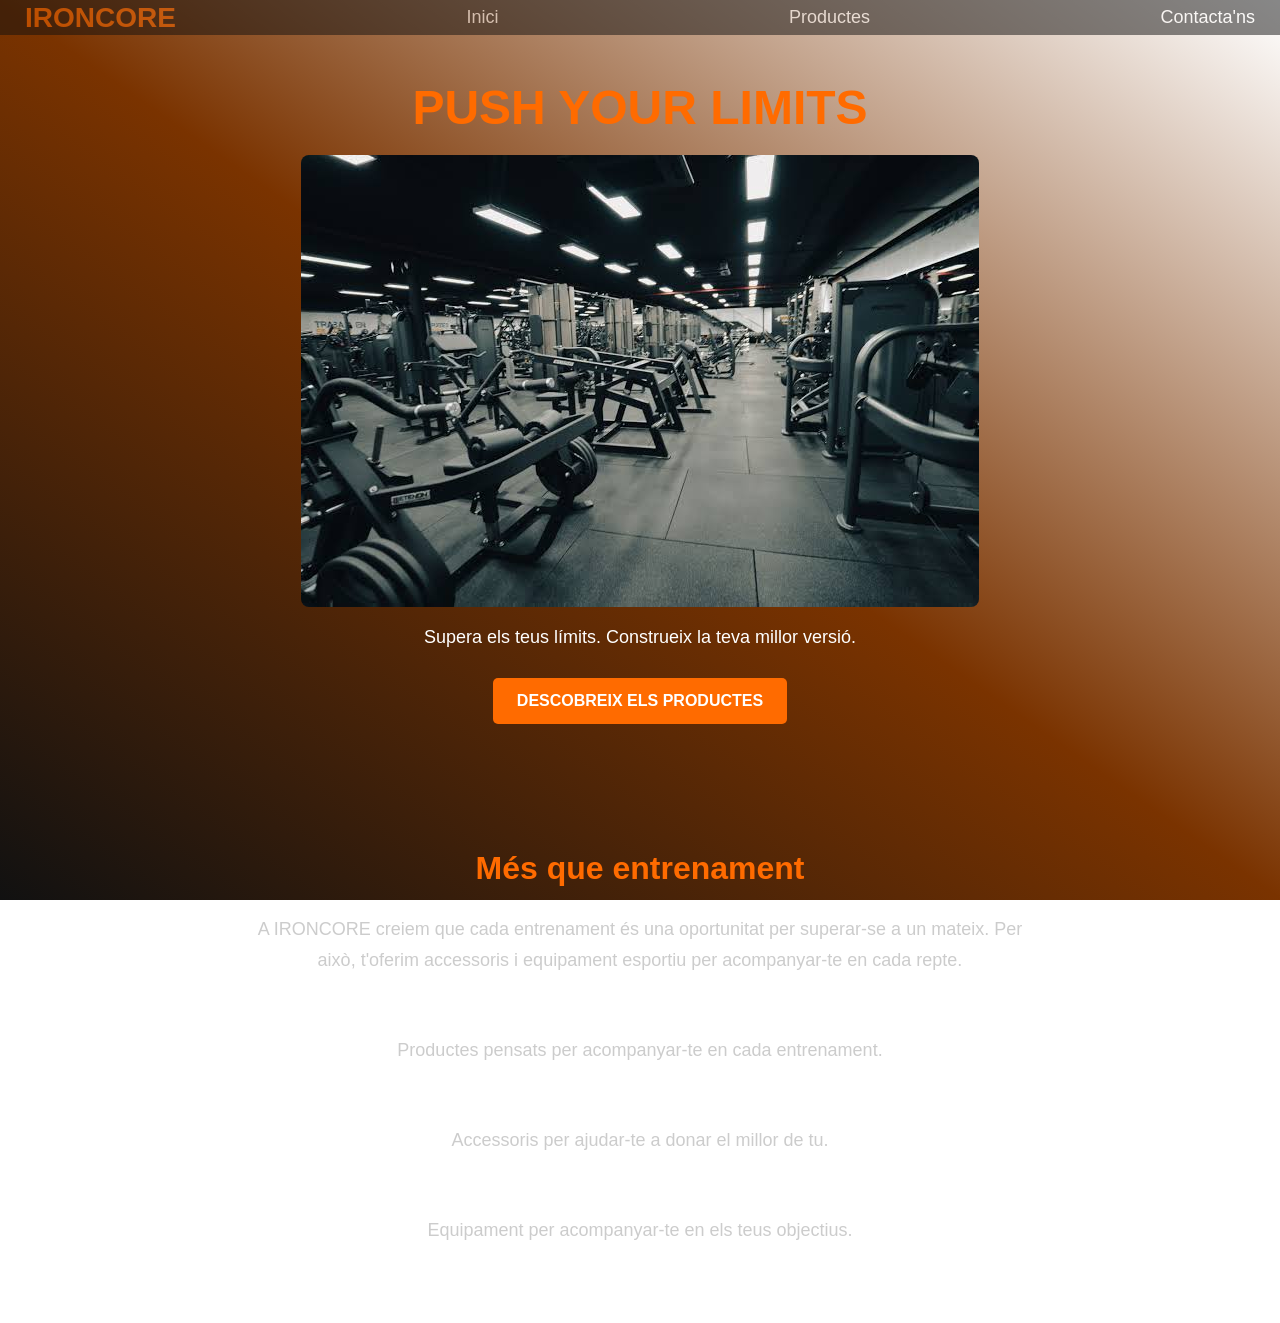
==== index.html @ 04de4a6f "valors" ====
<!DOCTYPE html>
<html lang="ca">
<head>
    <link rel="stylesheet" href = "global.css">
    <meta charset="UTF-8">
    <meta name="viewport" content="width=device-width, initial-scale=1, maximum-scale=1, user-scalable=no">

    <title>IRONCORE| Inici</title>
</head>
<body>
<nav class="capçalera"> 
    <h1 class="logo">IRONCORE</h1>
    <a href="index.html"> Inici</a>
    <a href="productes.html">Productes</a> 
    <a href="contacte.html">Contacta'ns</a> 

</nav>
<main>
        <section class="principal">
            <div class="contingut-principal">
                <h2> PUSH YOUR LIMITS</h2>
                <img src="imatges/gimnasio.jpeg" alt="Gimnàs">
                <p>
                    Supera els teus límits.
                    Construeix la teva millor versió.
                </p>

                <a href="productes.html" class="boto">
                    DESCOBREIX ELS PRODUCTES
                </a>
            </div>
        </section>
    
        <section class="presentacio">
            <h2> Més que entrenament</h2>
            <p>
                A IRONCORE creiem que cada entrenament
                és una oportunitat per superar-se a un mateix.
                Per això, t'oferim accessoris i equipament esportiu
                per acompanyar-te en cada repte.
            </p>
        <div class="valors">
            <div class="valor">
                <h3>Qualitat</h3>
                <p>
                    Productes pensats per acompanyar-te en cada entrenament.
                </p>
            </div>
            
            <div class="valor">
                <h3>Rendiment</h3>
                <p>
                    Accessoris per ajudar-te a donar el millor de tu.
                </p>
            </div>

            <div class="valor">
                <h3>Superació</h3>
                <p>
                    Equipament per acompanyar-te en els teus objectius.
                </p>

            </div>
        </div>
        </section>
    </main>



</body>
</html>
---- global.css ----
/* Estils generals */
html{
    min-height: 100%;
}

body{
    margin: 0;
    min-height: 100vh;
    background: linear-gradient(35deg, #111111,#7a3300 , #ffffff);
    background-attachment: fixed;
    font-family:Arial, Helvetica, sans-serif;
    color: rgb(255, 255, 255)
}


/* Secció principal */
.principal{
    min-height: 650px;
    display: flex;
    flex-direction: column;
    justify-content: center;
    align-items: center;
    text-align: center;
    padding: 80px 30px 40px;
    box-sizing: border-box;
    background-image: linear-gardient(
        rgba(0,0,0,0.55),
        rgba(0,0,0,0.75)
    ), url("img/gimnasio.jpeg");

    background-size: cover;
    background-position: center;
    padding: 40px 20px;
}

.contingut-principal {
    display: flex;
    flex-direction: column;
    align-items: center;
    gap: 20px;
    max-width: 1000px;
}

.contingut-principal h2 {
    font-size: 48px;
    color: #ff6b00;
    margin-bottom: 0px;
}

.contingut-principal img {
    width: 100%;
    max-width: 750px;
    height: auto;
    border-radius: 8px;
}

.contingut-principal p {
    font-size: 18px;
    margin: 0;
    color: white;
}

.boto{
    margin-top: 10px;
}

/* Botó de productes */

.boto {
    display: inline-block;
    background-color: #ff6b00;
    color: white;
    text-decoration: none;
    padding: 14px 24px;
    font-weight: bold;
    border-radius: 5px;
}
.boto:hover {
    background-color: #e65f00;
}

/* Presentació de la marca */

.presentacio {
    text-align: center;
    padding: 60px 20px;
    max-width: 800px;
    margin: auto;
}

.presentacio h2 {
    font-size: 32px;
    color: #ff6b00;
}

.presentacio p {
    color: #cccccc;
    font-size: 18px;
    line-height: 1.7;
}

.capçalera{
    opacity: 0.5;
    backdrop-filter: rgba (0,0,0,0.45);
    position: fixed;
    top: 0;
    height: 35px;
    z-index:1000;
}
.capçalera{
   display: flex;
    justify-content: space-between;
    align-items: center;
    background-color: #111111;
    padding: 15px 25px;
    box-sizing: border-box;
    width: 100%;
    gap: 15px;
}
.capçalera a {
    color: rgb(255, 255, 255);
    text-decoration: none;
    margin-left: 25px;
    font-size: 18px;
}
.capçalera a:hover {
    color: #ff6b00; 
}


.logo{
    color: #ff6b00;
    font-size: 28px;
    margin: 0;
}
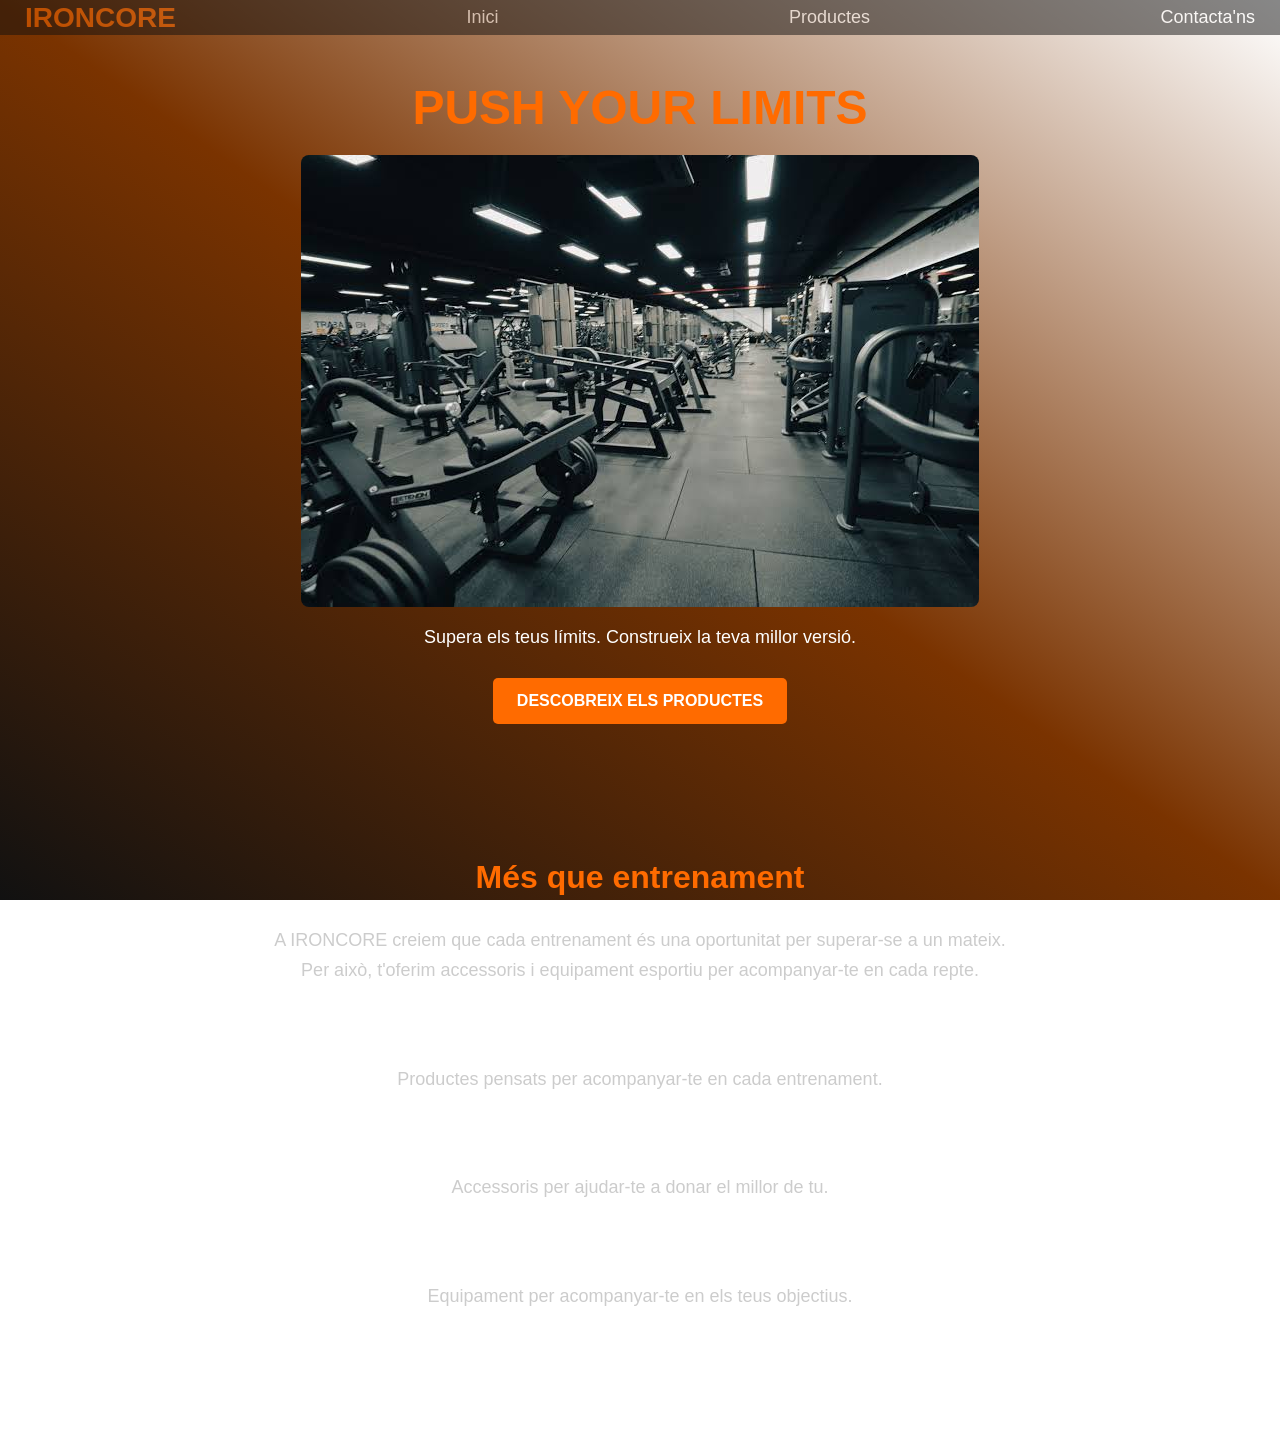
==== commit 3cf3789e: "correccio text presentacio" ====
--- a/index.html
+++ b/index.html
@@ -31,7 +31,7 @@
             </div>
         </section>
     
-        <section class="presentacio">
+        <section class="text-presentacio">
             <h2> Més que entrenament</h2>
             <p>
                 A IRONCORE creiem que cada entrenament
--- a/global.css
+++ b/global.css
@@ -81,19 +81,24 @@
 
 /* Presentació de la marca */
 
-.presentacio {
+.text-presentacio {
+    color: white;
+    font-size: 18px;
+    line-height: 1.7;
     text-align: center;
     padding: 60px 20px;
     max-width: 800px;
-    margin: auto;
+    margin: 0 auto 40px;
+    box-sizing: border-box;
 }
 
-.presentacio h2 {
+.text-presentacio h2 {
     font-size: 32px;
     color: #ff6b00;
+    margin-bottom: 20px;
 }
 
-.presentacio p {
+.text-presentacio p {
     color: #cccccc;
     font-size: 18px;
     line-height: 1.7;
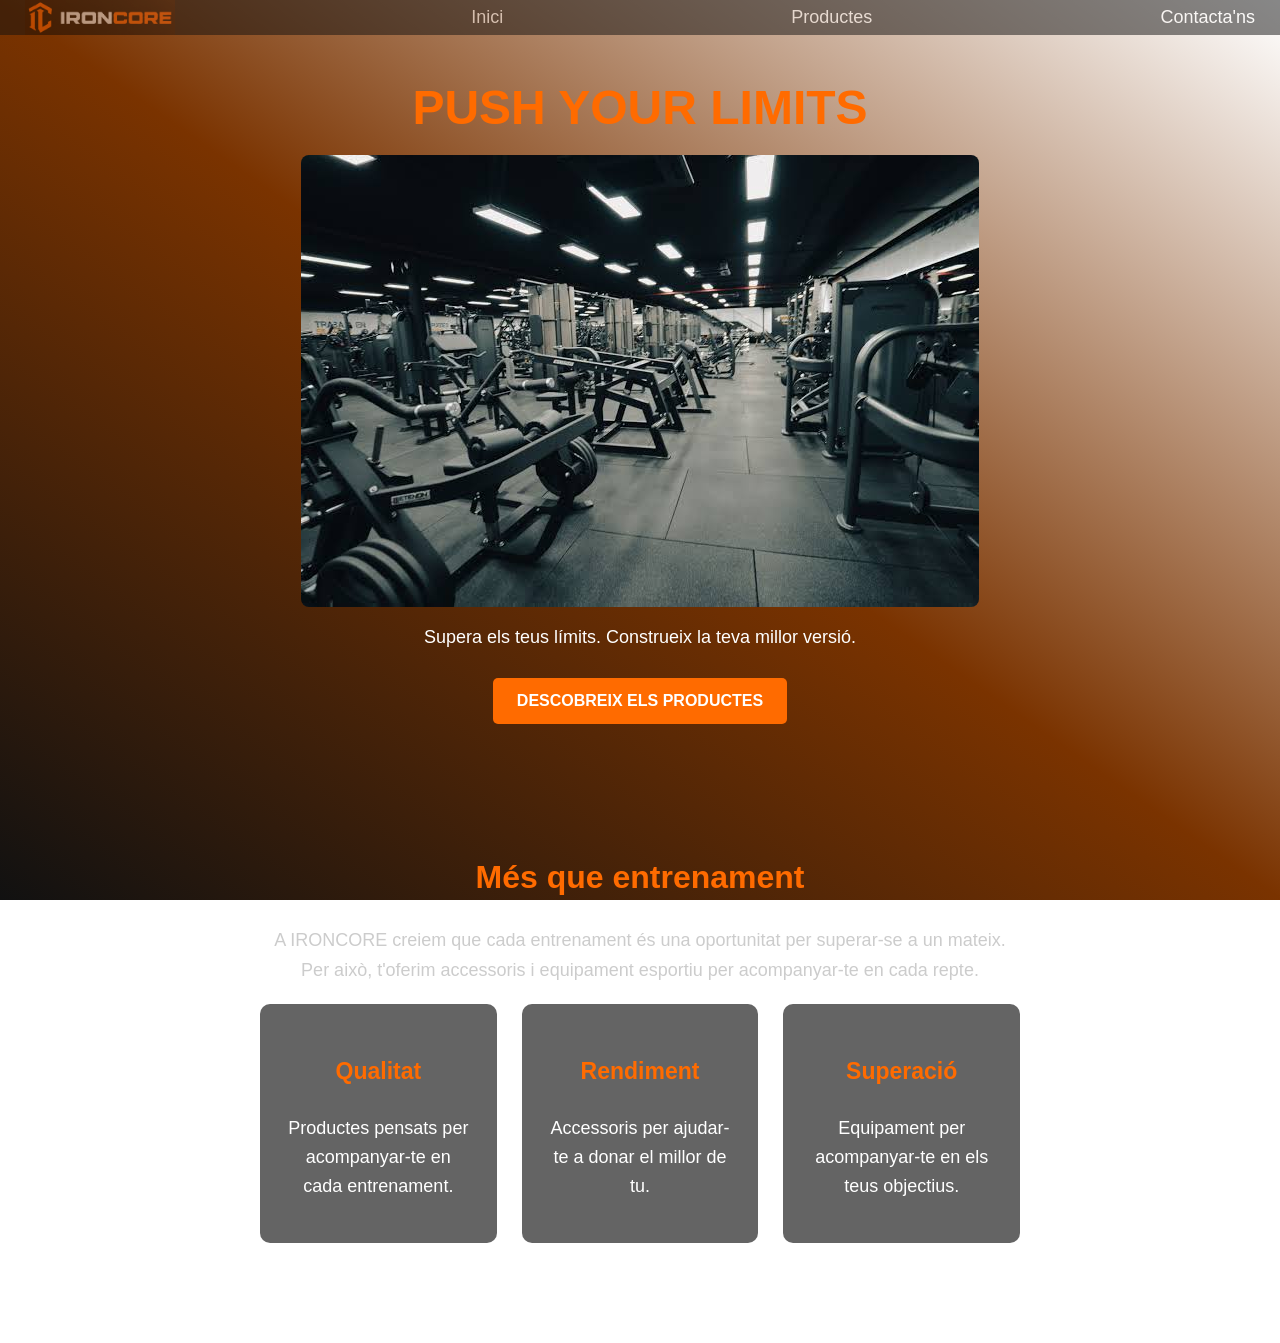
==== commit d285c5a8: "actualitzacio" ====
--- a/index.html
+++ b/index.html
@@ -9,7 +9,9 @@
 </head>
 <body>
 <nav class="capçalera"> 
-    <h1 class="logo">IRONCORE</h1>
+    <h1 class="logo">
+    <img src="imatges/ironcore_logo.png" alt="IRONCORE">
+</h1>
     <a href="index.html"> Inici</a>
     <a href="productes.html">Productes</a> 
     <a href="contacte.html">Contacta'ns</a> 
--- a/global.css
+++ b/global.css
@@ -133,8 +133,164 @@
 }
 
 
-.logo{
-    color: #ff6b00;
-    font-size: 28px;
-    margin: 0;
-}
+.logo img {
+    width: 150px;
+    height: 220px;
+    object-fit: contain;
+    vertical-align: middle;
+    margin-right: 8px;
+}
+
+/* Valors de la marca */
+.valors{
+    display: flex;
+    justify-content: center;
+    gap: 25px;
+}
+
+.valor{
+    flex: 1;
+    background-color: rgba(17, 17, 17, 0.65);
+    padding: 25px;
+    border-radius: 10px;
+    box-sizing: border-box;
+}
+.valor h3{
+    color: #ff6b00;
+    font-size: 23px;
+}
+.valor p{
+    color: white;
+    line-height: 1.6;
+}
+
+/* Pàgina de productes */
+.pagina-productes {
+    padding: 100px 30px 60px;
+    text-align: center;
+}
+
+.pagina-productes > h2{
+    color:#ff6b00;
+    font-size: 36px;
+}
+
+.intro-productes{
+    color:white;
+    font-size: 18px;
+    margin-bottom: 40px;
+}
+
+/* Catàleg */
+.cataleg{
+    display: grid;
+    grid-template-columns: repeat(3, minmax(0, 1fr));
+    gap: 25px;
+    max-width: 1100px;
+    margin:0 auto;
+}
+
+.producte{
+    background-color: rgba(17,17,17,0.8);
+    border-radius: 10px;
+    padding: 20px;
+    box-sizing: border-box;
+}
+
+.producte img {
+    width: 100%;
+    height: 200px;
+    object-fit: contain;
+    border-radius: 6px;
+}
+.producte h3{
+    color: white;
+    font-size: 20px;
+}
+
+.producte p {
+    color: #dddddd;
+    line-height: 1.5;
+}
+.producte .preu{
+    color: #ff6b00;
+    font-size: 22px;
+    font-weight: bold;
+}
+/* Pàgina de contacte */
+.pagina-contacte{
+    padding: 100px 30px 60px;
+    text-align: center;
+    box-sizing: border-box;
+}
+
+.pagina-contacte > h2 {
+    color: #ff6b00;
+    font-size: 36px;
+    margin-bottom: 15px;
+}
+
+.intro-contacte{
+    color:white;
+    font-size: 18px;
+    margin-bottom: 40px;
+}
+/* Targeta de contacte */
+.targeta-contacte{
+    max-width: 650px;
+    margin: 0 auto;
+    padding: 35px;
+    box-sizing: border-box;
+    background-color: rgba(17,17,17,0.85);
+    border-radius: 10px;
+}
+
+.targeta-contacte h3 {
+    color: #ff6b00;
+    font-size: 26px;
+}
+.targeta-contacte > p {
+    color: white;
+    line-height: 1.7;
+    margin-bottom: 30px;
+}
+
+.dada-contacte{
+    margin-top: 25px;
+}
+.dada-contacte h4{
+    color: #ff6b00;
+    font-size: 18px;
+    margin-bottom: 10px;
+}
+
+.dada-contacte a {
+     color: white;
+    text-decoration: none;
+}
+
+.dada-contacte a:hover {
+    color: #ff6b00;
+
+}
+
+.dada-contacte p {
+    color: white;
+    line-height: 1.6;
+}
+/* Xarxes socials */
+.xarxes-socials {
+    display: flex;
+    justify-content: center;
+    gap: 25px;
+}
+
+.xarxes-socials a {
+    color: white;
+    text-decoration: none;
+    font-weight: bold;
+}
+
+.xarxes-socials a:hover {
+    color: #ff6b00;
+}
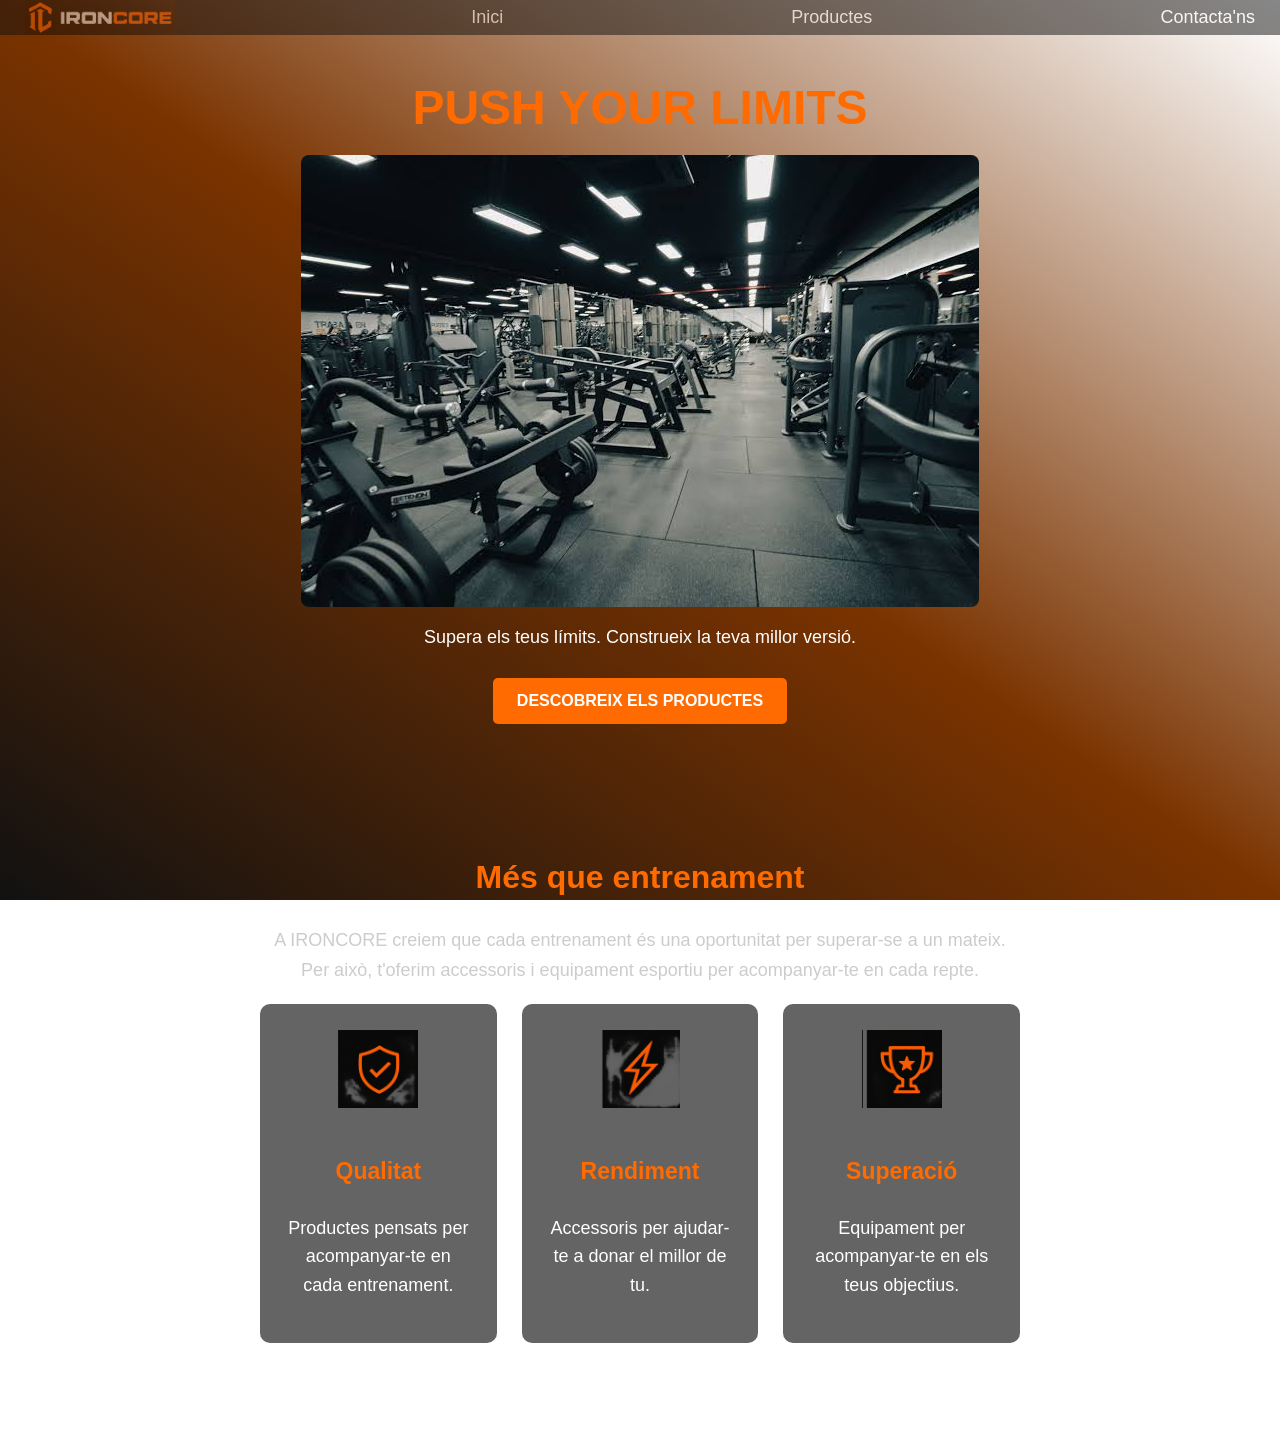
==== commit 89e7d3d2: "canvis i he afegit fotos per a millorar l'estètia" ====
--- a/index.html
+++ b/index.html
@@ -42,14 +42,14 @@
                 per acompanyar-te en cada repte.
             </p>
         <div class="valors">
-            <div class="valor">
-                <h3>Qualitat</h3>
-                <p>
-                    Productes pensats per acompanyar-te en cada entrenament.
-                </p>
-            </div>
+           <div class="valor">
+            <img src="imatges/qualitat_icon.png" alt="Qualitat">
+            <h3>Qualitat</h3>
+            <p>Productes pensats per acompanyar-te en cada entrenament.</p>
+        </div>
             
             <div class="valor">
+                <img src="imatges/rendiment_icon.png" alt="Rendiment">
                 <h3>Rendiment</h3>
                 <p>
                     Accessoris per ajudar-te a donar el millor de tu.
@@ -57,6 +57,7 @@
             </div>
 
             <div class="valor">
+                <img src="imatges/superacio_icon.png" alt="Superació">
                 <h3>Superació</h3>
                 <p>
                     Equipament per acompanyar-te en els teus objectius.
--- a/global.css
+++ b/global.css
@@ -142,24 +142,35 @@
 }
 
 /* Valors de la marca */
-.valors{
+.valors {
     display: flex;
     justify-content: center;
     gap: 25px;
 }
 
-.valor{
+.valor {
     flex: 1;
     background-color: rgba(17, 17, 17, 0.65);
     padding: 25px;
     border-radius: 10px;
     box-sizing: border-box;
-}
-.valor h3{
+    text-align: center;
+}
+
+/* Imatges dels valors */
+.valor img {
+    width: 80px;
+    height: 80px;
+    object-fit: contain;
+    margin-bottom: 10px;
+}
+
+.valor h3 {
     color: #ff6b00;
     font-size: 23px;
 }
-.valor p{
+
+.valor p {
     color: white;
     line-height: 1.6;
 }
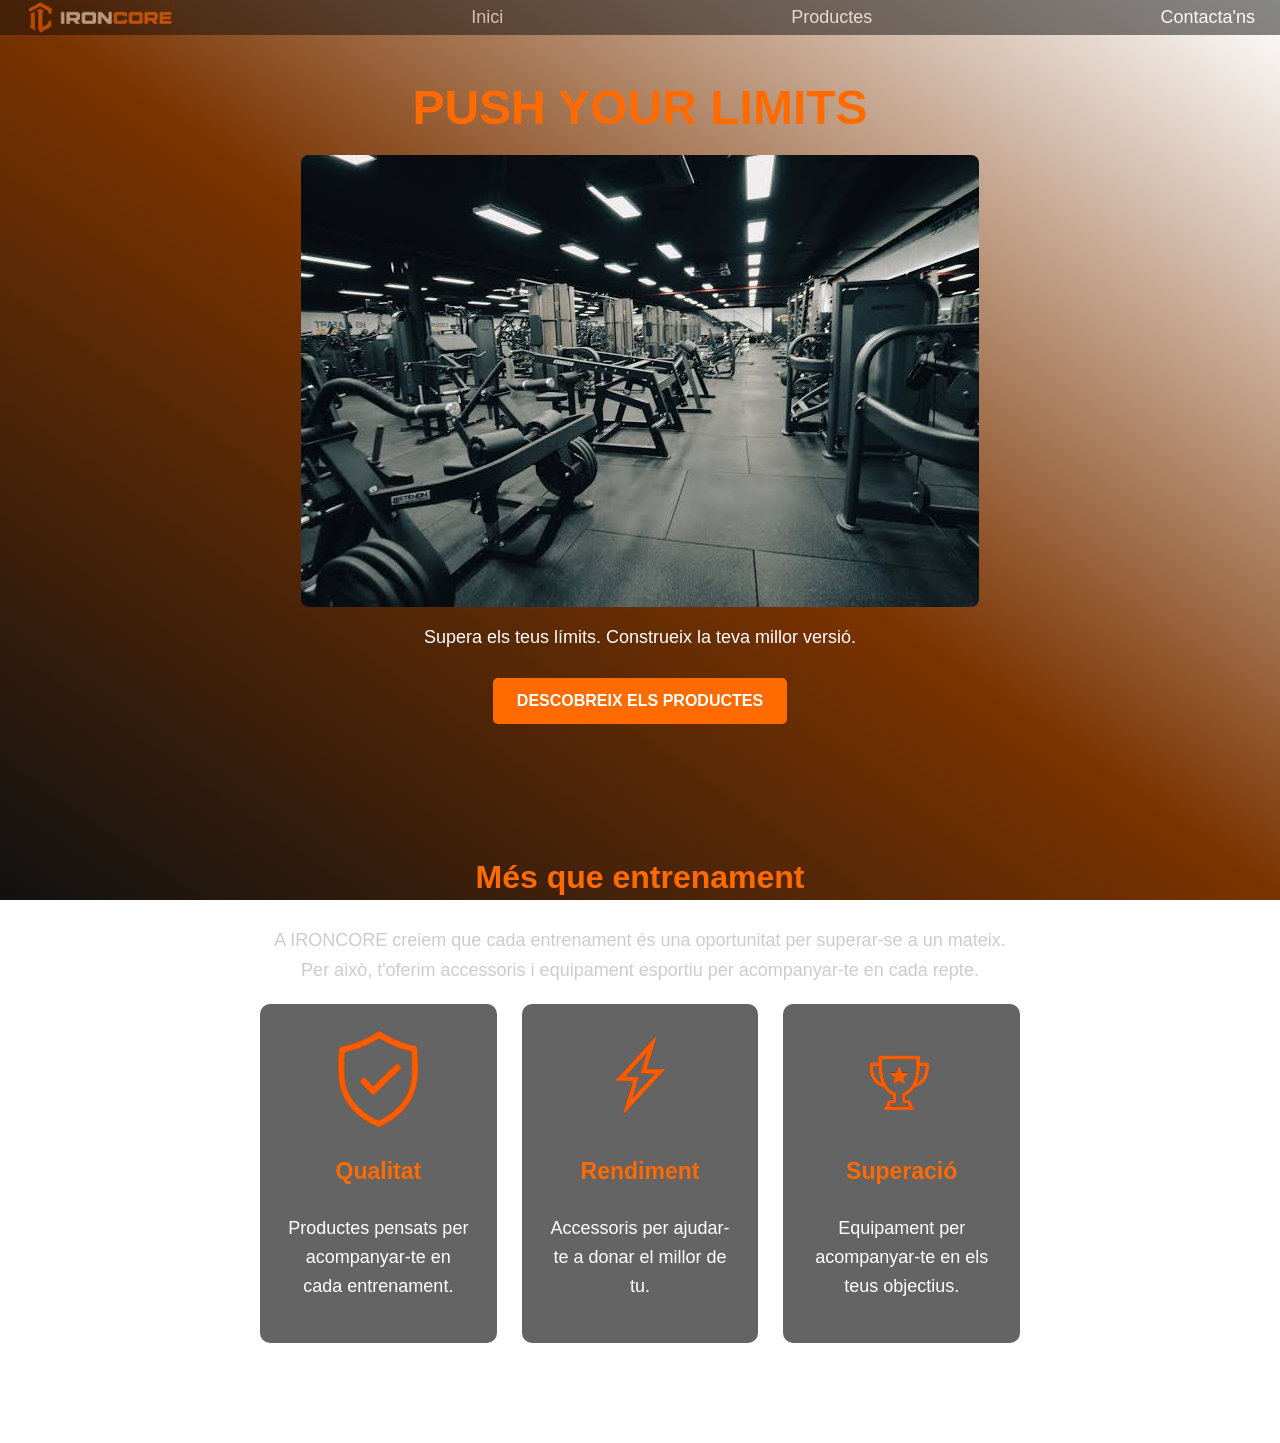
==== commit 808aabdd: "correcció de les fotos" ====
--- a/index.html
+++ b/index.html
@@ -42,29 +42,24 @@
                 per acompanyar-te en cada repte.
             </p>
         <div class="valors">
-           <div class="valor">
-            <img src="imatges/qualitat_icon.png" alt="Qualitat">
-            <h3>Qualitat</h3>
-            <p>Productes pensats per acompanyar-te en cada entrenament.</p>
-        </div>
-            
-            <div class="valor">
-                <img src="imatges/rendiment_icon.png" alt="Rendiment">
-                <h3>Rendiment</h3>
-                <p>
-                    Accessoris per ajudar-te a donar el millor de tu.
-                </p>
-            </div>
+    <div class="valor">
+        <img class="img-qualitat" src="imatges/qualitat_transparent.png" alt="Qualitat">
+        <h3>Qualitat</h3>
+        <p>Productes pensats per acompanyar-te en cada entrenament.</p>
+    </div>
 
-            <div class="valor">
-                <img src="imatges/superacio_icon.png" alt="Superació">
-                <h3>Superació</h3>
-                <p>
-                    Equipament per acompanyar-te en els teus objectius.
-                </p>
+    <div class="valor">
+        <img class="img-rendiment" src="imatges/rendiment_transparent.png" alt="Rendiment">
+        <h3>Rendiment</h3>
+        <p>Accessoris per ajudar-te a donar el millor de tu.</p>
+    </div>
 
-            </div>
-        </div>
+    <div class="valor">
+        <img class="img-superacio" src="imatges/superacio_transparent.png" alt="Superació">
+        <h3>Superació</h3>
+        <p>Equipament per acompanyar-te en els teus objectius.</p>
+    </div>
+</div>
         </section>
     </main>
 
--- a/global.css
+++ b/global.css
@@ -160,11 +160,27 @@
 /* Imatges dels valors */
 .valor img {
     width: 80px;
-    height: 80px;
+    height: 100px;
     object-fit: contain;
-    margin-bottom: 10px;
-}
-
+    display: block;
+    margin: 0 auto 10px;
+}
+
+/* Posició individual de cada imatge */
+.img-qualitat {
+    position: relative;
+    left: 0px;
+}
+
+.img-rendiment {
+    position: relative;
+    right: 15px;
+}
+
+.img-superacio {
+    position: relative;
+    right: 13px;
+}
 .valor h3 {
     color: #ff6b00;
     font-size: 23px;
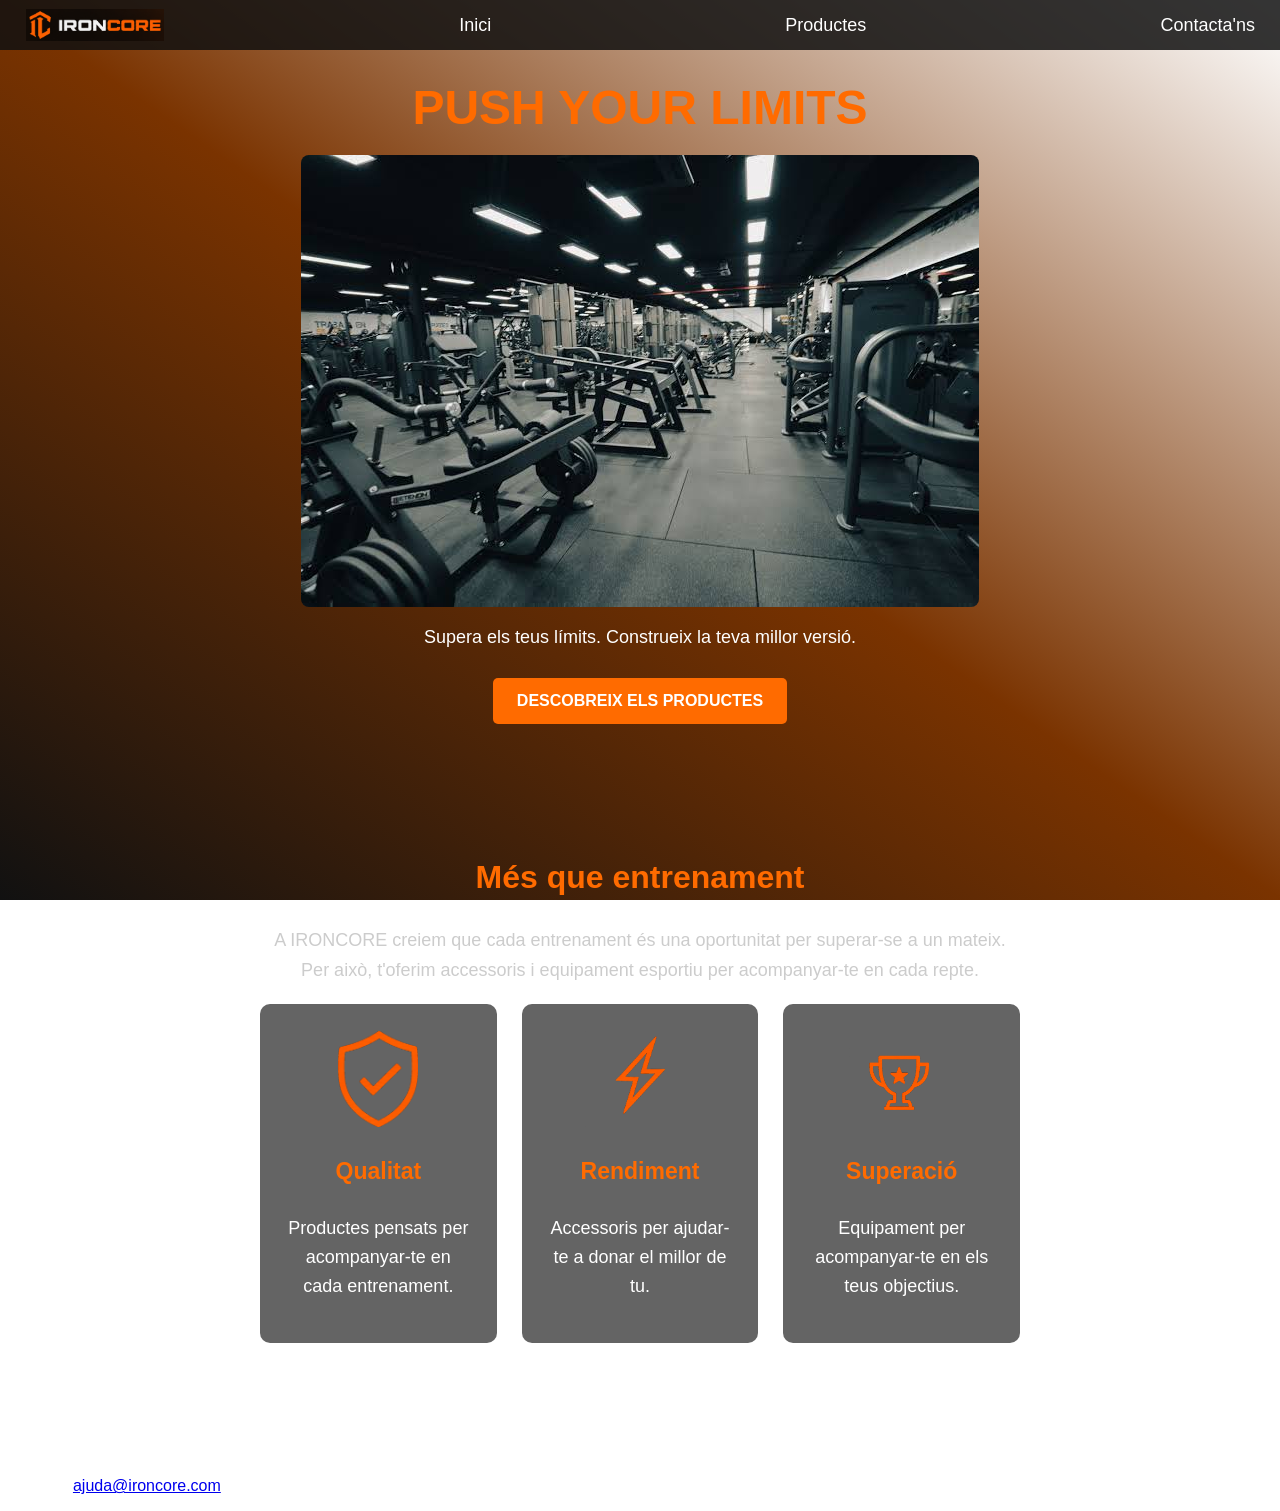
==== commit 7793c1c7: "footer" ====
--- a/index.html
+++ b/index.html
@@ -62,7 +62,13 @@
 </div>
         </section>
     </main>
-
+<footer>
+    <p>&copy; 2026 IRONCORE - Tots els drets reservats.</p>
+    <p>
+        Contacte:
+        <a href="mailto:ajuda@ironcore.com">ajuda@ironcore.com</a>
+    </p>
+</footer>
 
 
 </body>
--- a/global.css
+++ b/global.css
@@ -104,22 +104,21 @@
     line-height: 1.7;
 }
 
-.capçalera{
-    opacity: 0.5;
-    backdrop-filter: rgba (0,0,0,0.45);
+.capçalera {
     position: fixed;
     top: 0;
-    height: 35px;
-    z-index:1000;
-}
-.capçalera{
-   display: flex;
+    left: 0;
+    width: 100%;
+    height: 50px;
+    z-index: 1000;
+
+    display: flex;
     justify-content: space-between;
     align-items: center;
-    background-color: #111111;
-    padding: 15px 25px;
-    box-sizing: border-box;
-    width: 100%;
+
+    background-color: rgba(17, 17, 17, 0.85);
+    padding: 0 25px;
+    box-sizing: border-box;
     gap: 15px;
 }
 .capçalera a {
@@ -133,12 +132,17 @@
 }
 
 
+.logo {
+    margin: 0;
+    display: flex;
+    align-items: center;
+}
+
 .logo img {
-    width: 150px;
-    height: 220px;
+    width: 140px;
+    height: 32px;
     object-fit: contain;
-    vertical-align: middle;
-    margin-right: 8px;
+    display: block;
 }
 
 /* Valors de la marca */
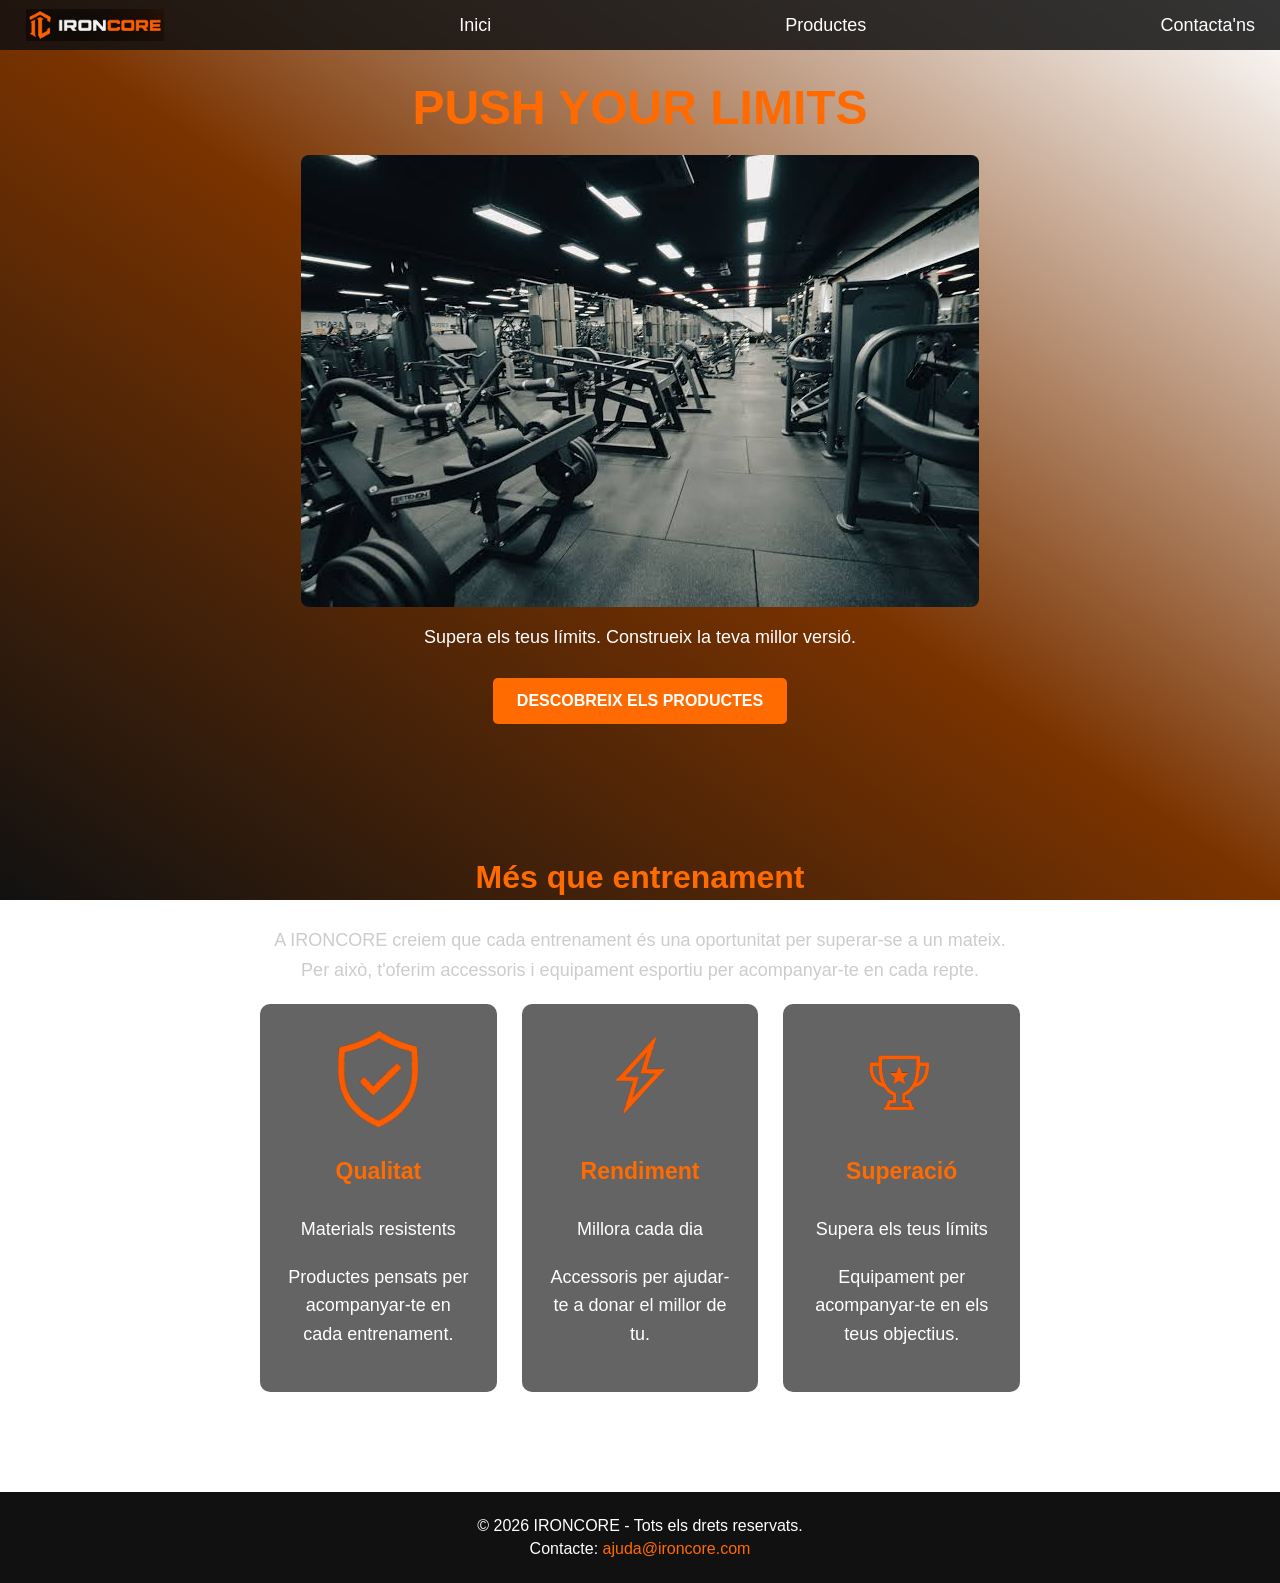
==== commit 59c174ac: "etiquetes amb span" ====
--- a/index.html
+++ b/index.html
@@ -45,18 +45,21 @@
     <div class="valor">
         <img class="img-qualitat" src="imatges/qualitat_transparent.png" alt="Qualitat">
         <h3>Qualitat</h3>
+        <span>Materials resistents</span>
         <p>Productes pensats per acompanyar-te en cada entrenament.</p>
     </div>
 
     <div class="valor">
         <img class="img-rendiment" src="imatges/rendiment_transparent.png" alt="Rendiment">
         <h3>Rendiment</h3>
+        <span>Millora cada dia</span>
         <p>Accessoris per ajudar-te a donar el millor de tu.</p>
     </div>
 
     <div class="valor">
         <img class="img-superacio" src="imatges/superacio_transparent.png" alt="Superació">
         <h3>Superació</h3>
+        <span>Supera els teus límits</span>
         <p>Equipament per acompanyar-te en els teus objectius.</p>
     </div>
 </div>
--- a/global.css
+++ b/global.css
@@ -324,4 +324,25 @@
 
 .xarxes-socials a:hover {
     color: #ff6b00;
+}
+
+/* Peu de pàgina */
+footer {
+    background-color: #111111;
+    color: white;
+    text-align: center;
+    padding: 20px;
+}
+
+footer p {
+    margin: 5px;
+}
+
+footer a {
+    color: #ff6b00;
+    text-decoration: none;
+}
+
+footer a:hover {
+    color: white;
 }
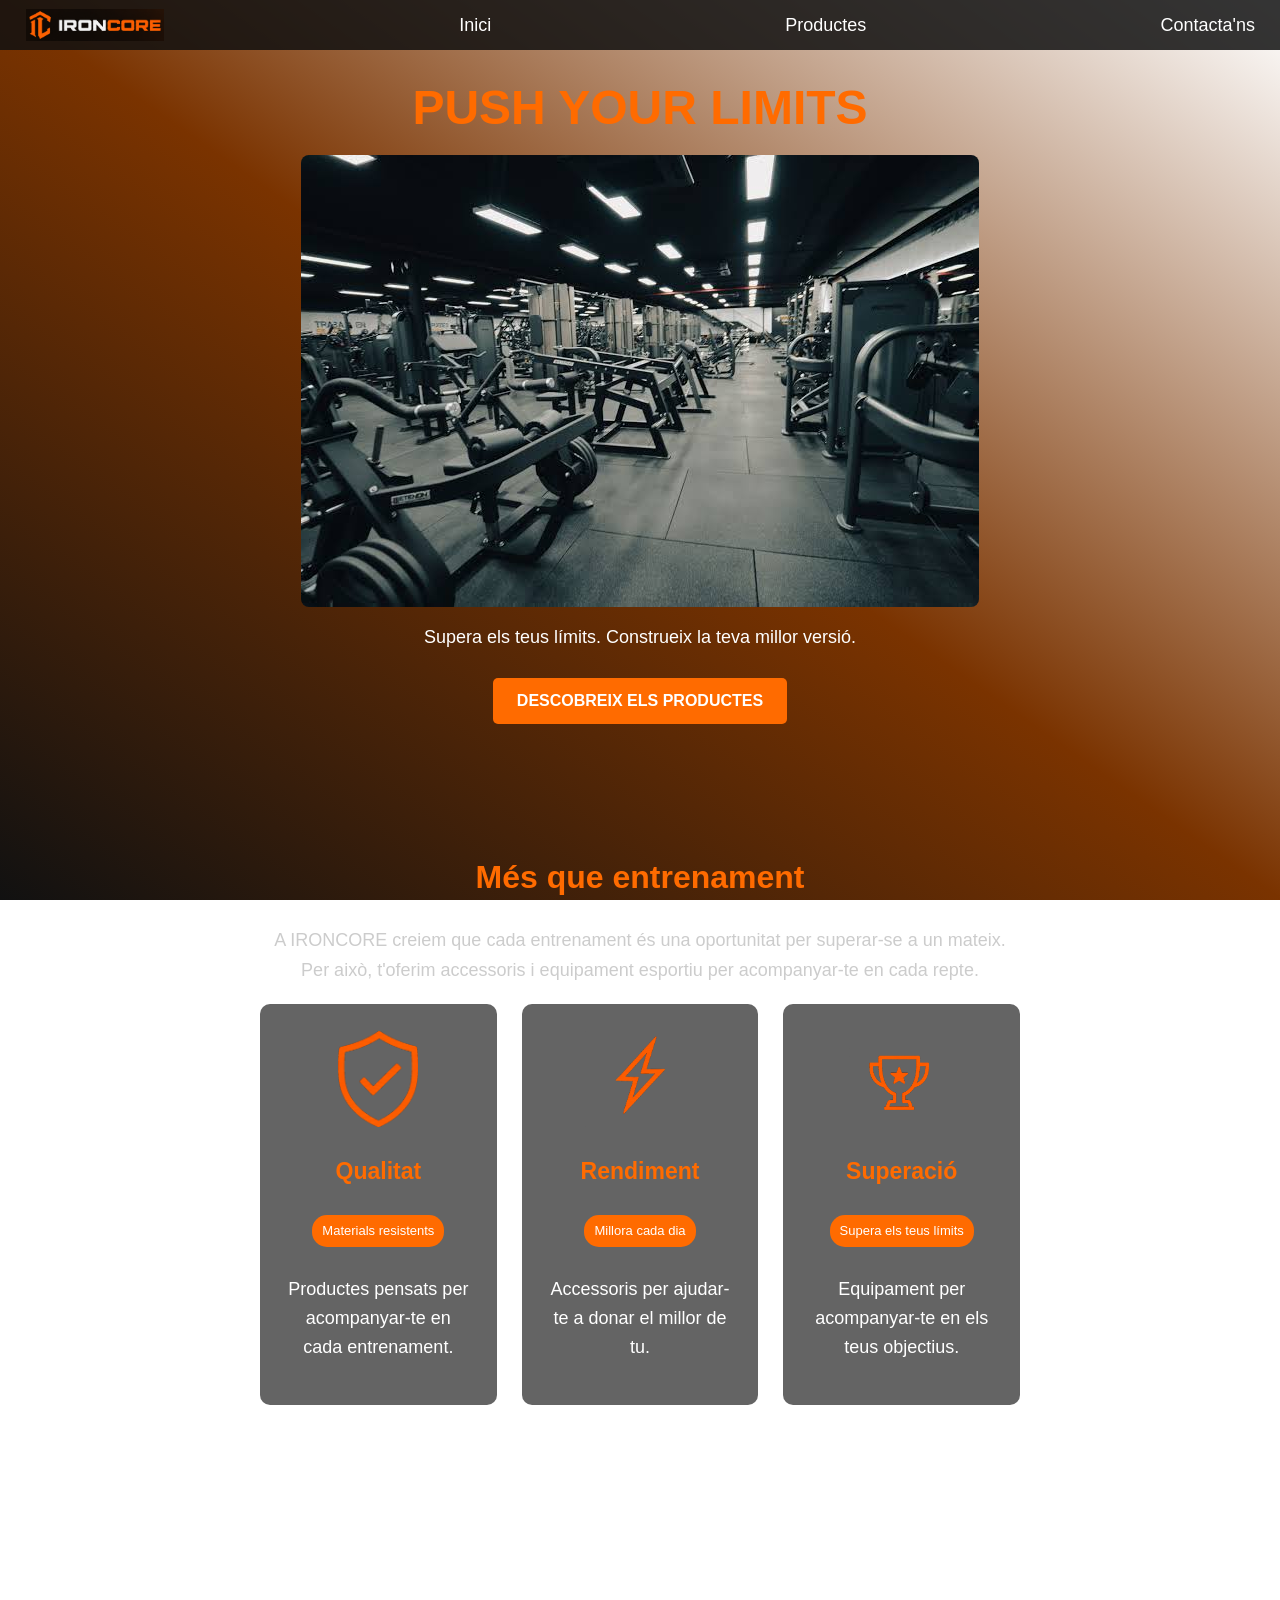
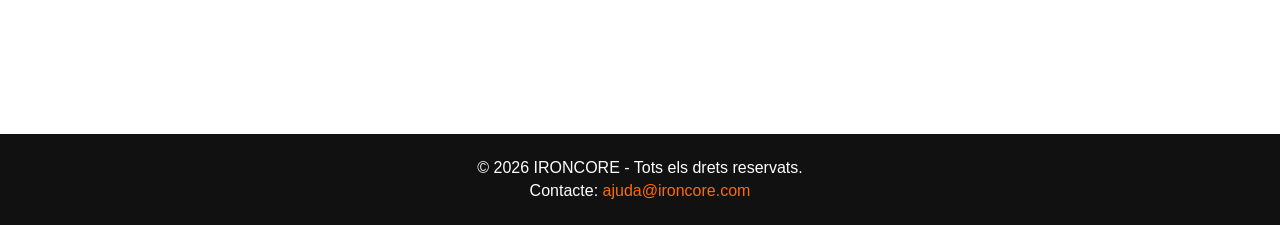
==== commit 6dafe549: "beneficis .html" ====
--- a/index.html
+++ b/index.html
@@ -64,6 +64,24 @@
     </div>
 </div>
         </section>
+
+         <section class="beneficis">
+        <div class="benefici">
+        <h3>Enviament 48h</h3>
+        <p>Rep la teva comanda en 48 hores.</p>
+    </div>
+
+    <div class="benefici">
+        <h3>Canvis gratuïts</h3>
+        <p>Canvia els teus productes sense cost addicional.</p>
+    </div>
+
+    <div class="benefici">
+        <h3>Pagament segur</h3>
+        <p>Compra amb tranquil·litat i seguretat.</p>
+    </div>
+    
+    </section>
     </main>
 <footer>
     <p>&copy; 2026 IRONCORE - Tots els drets reservats.</p>
--- a/global.css
+++ b/global.css
@@ -345,4 +345,14 @@
 
 footer a:hover {
     color: white;
+}
+
+.valor span {
+    display: inline-block;
+    background-color: #ff6b00;
+    color: white;
+    padding: 5px 10px;
+    border-radius: 15px;
+    font-size: 13px;
+    margin-bottom: 10px;
 }
